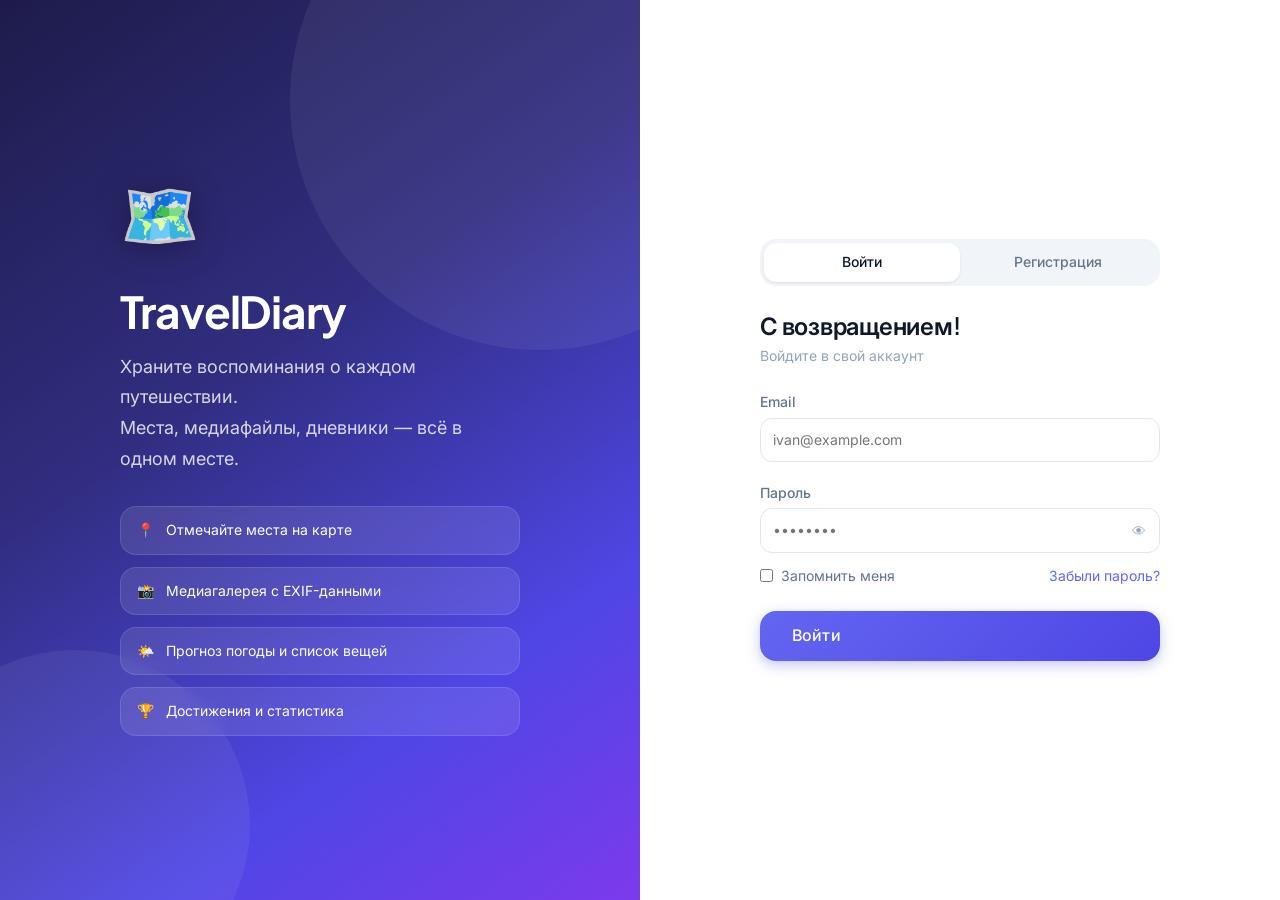
==== src/main/resources/static/index.html @ 1c90d12e "first commit" ====
<!doctype html>
<html lang="ru">
  <head>
    <meta charset="UTF-8" />
    <meta name="viewport" content="width=device-width, initial-scale=1.0" />
    <title>TravelDiary — Войти</title>
    <link rel="stylesheet" href="css/main.css" />
    <link rel="stylesheet" href="css/pages/auth.css" />
  </head>
  <body class="auth-page">
    <!-- Левая панель — иллюстрация -->
    <div class="auth-hero">
      <div class="auth-hero__content">
        <div class="auth-hero__logo">🗺️</div>
        <h1 class="auth-hero__title">TravelDiary</h1>
        <p class="auth-hero__subtitle">
          Храните воспоминания о каждом путешествии.<br />
          Места, медиафайлы, дневники — всё в одном месте.
        </p>
        <div class="auth-hero__features">
          <div class="auth-hero__feature">
            <span>📍</span> Отмечайте места на карте
          </div>
          <div class="auth-hero__feature">
            <span>📸</span> Медиагалерея с EXIF-данными
          </div>
          <div class="auth-hero__feature">
            <span>🌤️</span> Прогноз погоды и список вещей
          </div>
          <div class="auth-hero__feature">
            <span>🏆</span> Достижения и статистика
          </div>
        </div>
      </div>
    </div>

    <div class="auth-panel">
      <div class="auth-form-wrapper">

        <div class="auth-tabs">
          <button class="auth-tab active" id="tabLogin">Войти</button>
          <button class="auth-tab" id="tabRegister">Регистрация</button>
        </div>

        <form id="loginForm" class="auth-form" novalidate>
          <h2 class="auth-form__title">С возвращением!</h2>
          <p class="auth-form__subtitle">Войдите в свой аккаунт</p>

          <div class="form-group mt-6">
            <label class="form-label" for="loginEmail">Email</label>
            <input
              type="email"
              id="loginEmail"
              class="form-input"
              placeholder="ivan@example.com"
              autocomplete="email"
              required
            />
            <span class="form-error" id="loginEmailError"></span>
          </div>

          <div class="form-group mt-4">
            <label class="form-label" for="loginPassword">Пароль</label>
            <div class="input-password-wrapper">
              <input
                type="password"
                id="loginPassword"
                class="form-input"
                placeholder="••••••••"
                autocomplete="current-password"
                required
              />
              <button
                type="button"
                class="password-toggle"
                data-target="loginPassword"
              >
                👁
              </button>
            </div>
            <span class="form-error" id="loginPasswordError"></span>
          </div>

          <div class="flex justify-between items-center mt-2">
            <label class="checkbox-label">
              <input type="checkbox" id="rememberMe" /> Запомнить меня
            </label>
            <a href="#" id="forgotPasswordLink" class="text-sm"
              >Забыли пароль?</a
            >
          </div>

          <button
            type="submit"
            class="btn btn-primary btn-lg mt-6"
            id="loginBtn"
            style="width: 100%"
          >
            Войти
          </button>

          <div id="loginError" class="auth-error" style="display: none"></div>
        </form>

        <form
          id="registerForm"
          class="auth-form"
          style="display: none"
          novalidate
        >
          <h2 class="auth-form__title">Создать аккаунт</h2>
          <p class="auth-form__subtitle">Начните вести дневник путешествий</p>

          <div class="form-group mt-6">
            <label class="form-label" for="regName">Имя</label>
            <input
              type="text"
              id="regName"
              class="form-input"
              placeholder="Иван Петров"
              autocomplete="name"
              required
            />
            <span class="form-error" id="regNameError"></span>
          </div>

          <div class="form-group mt-4">
            <label class="form-label" for="regEmail">Email</label>
            <input
              type="email"
              id="regEmail"
              class="form-input"
              placeholder="ivan@example.com"
              autocomplete="email"
              required
            />
            <span class="form-error" id="regEmailError"></span>
          </div>

          <div class="form-group mt-4">
            <label class="form-label" for="regPassword">Пароль</label>
            <div class="input-password-wrapper">
              <input
                type="password"
                id="regPassword"
                class="form-input"
                placeholder="Минимум 8 символов"
                autocomplete="new-password"
                required
              />
              <button
                type="button"
                class="password-toggle"
                data-target="regPassword"
              >
                👁
              </button>
            </div>

            <div
              class="password-strength mt-2"
              id="passwordStrength"
              style="display: none"
            >
              <div class="password-strength__bar">
                <div class="password-strength__fill" id="strengthFill"></div>
              </div>
              <span class="password-strength__label" id="strengthLabel"></span>
            </div>
            <span class="form-error" id="regPasswordError"></span>
          </div>

          <div class="form-group mt-4">
            <label class="form-label" for="regPasswordConfirm"
              >Повторите пароль</label
            >
            <input
              type="password"
              id="regPasswordConfirm"
              class="form-input"
              placeholder="••••••••"
              autocomplete="new-password"
              required
            />
            <span class="form-error" id="regPasswordConfirmError"></span>
          </div>

          <button
            type="submit"
            class="btn btn-primary btn-lg mt-6"
            id="registerBtn"
            style="width: 100%"
          >
            Создать аккаунт
          </button>

          <div
            id="registerError"
            class="auth-error"
            style="display: none"
          ></div>
        </form>
      </div>
    </div>

    <!-- Модалка сброса пароля -->
    <div class="modal-overlay" id="forgotModal">
      <div class="modal" style="max-width: 420px">
        <div class="modal-header">
          <h3>Сброс пароля</h3>
          <button class="btn-ghost btn-icon" id="closeForgotModal">✕</button>
        </div>
        <div class="modal-body">
          <p class="text-secondary text-sm mb-4">
            Введите email — мы отправим ссылку для восстановления пароля.
          </p>
          <div class="form-group">
            <label class="form-label" for="forgotEmail">Email</label>
            <input
              type="email"
              id="forgotEmail"
              class="form-input"
              placeholder="ivan@example.com"
            />
            <span class="form-error" id="forgotEmailError"></span>
          </div>
        </div>
        <div class="modal-footer">
          <button class="btn btn-secondary" id="cancelForgot">Отмена</button>
          <button class="btn btn-primary" id="submitForgot">Отправить</button>
        </div>
      </div>
    </div>

    <script src="js/api.js"></script>
    <script src="js/auth.js"></script>
    <script src="js/pages/index.js"></script>
  </body>
</html>
---- src/main/resources/static/css/main.css ----
@import url('https://fonts.googleapis.com/css2?family=Inter:wght@400;500;600;700&family=Plus+Jakarta+Sans:wght@600;700;800&display=swap');

/* 1. ПЕРЕМЕННЫЕ */
:root {
  /* Brand */
  --color-primary: #6366f1;
  --color-primary-dark: #4f46e5;
  --color-primary-light: #eef2ff;
  --color-accent: #10b981;
  --color-accent-dark: #059669;
  --color-success: #10b981;
  --color-warning: #f59e0b;
  --color-danger: #ef4444;
  --color-danger-light: #fef2f2;
  /* Surfaces */
  --color-bg: #f1f5f9;
  --color-surface: #ffffff;
  --color-surface-2: #f8fafc;
  --color-border: #e2e8f0;
  --color-border-light: #f1f5f9;
  --color-text: #0f172a;
  --color-text-secondary: #64748b;
  --color-text-muted: #94a3b8;
  /* Dark sidebar */
  --sidebar-bg: #1e1b4b;
  --sidebar-bg-2: #312e81;
  --sidebar-text: rgba(255,255,255,.65);
  --sidebar-text-active: #fff;
  --sidebar-active-bg: rgba(99,102,241,.28);
  --sidebar-hover-bg: rgba(255,255,255,.07);
  --sidebar-border: rgba(255,255,255,.08);
  /* Typography */
  --font-sans: 'Inter', -apple-system, BlinkMacSystemFont, 'Segoe UI', sans-serif;
  --text-xs: 0.75rem;
  --text-sm: 0.875rem;
  --text-base: 1rem;
  --text-lg: 1.125rem;
  --text-xl: 1.25rem;
  --text-2xl: 1.5rem;
  --text-3xl: 1.875rem;
  --font-normal: 400;
  --font-medium: 500;
  --font-semibold: 600;
  --font-bold: 700;
  /* Spacing */
  --space-1: 0.25rem;
  --space-2: 0.5rem;
  --space-3: 0.75rem;
  --space-4: 1rem;
  --space-5: 1.25rem;
  --space-6: 1.5rem;
  --space-8: 2rem;
  --space-10: 2.5rem;
  --space-12: 3rem;
  --space-16: 4rem;
  /* Radii */
  --radius-sm: 0.375rem;
  --radius-md: 0.5rem;
  --radius-lg: 0.75rem;
  --radius-xl: 1rem;
  --radius-2xl: 1.25rem;
  --radius-full: 9999px;
  /* Shadows */
  --shadow-sm: 0 1px 3px rgba(0,0,0,.06), 0 1px 2px rgba(0,0,0,.04);
  --shadow-md: 0 4px 12px rgba(0,0,0,.08), 0 2px 4px rgba(0,0,0,.04);
  --shadow-lg: 0 10px 30px rgba(0,0,0,.1), 0 4px 8px rgba(0,0,0,.05);
  --shadow-xl: 0 20px 45px rgba(0,0,0,.13), 0 8px 16px rgba(0,0,0,.07);
  --shadow-primary: 0 4px 14px rgba(99,102,241,.38);
  --shadow-accent: 0 4px 14px rgba(16,185,129,.35);
  --transition: 180ms cubic-bezier(.4,0,.2,1);
  --transition-slow: 320ms cubic-bezier(.4,0,.2,1);
  --max-width: 1200px;
  --sidebar-width: 260px;
}
/* 2. RESET */
*, *::before, *::after {
  box-sizing: border-box;
  margin: 0;
  padding: 0;
}
html {
  font-size: 16px;
  scroll-behavior: smooth;
}
body {
  font-family: var(--font-sans);
  font-size: var(--text-base);
  color: var(--color-text);
  background: var(--color-bg);
  line-height: 1.6;
  -webkit-font-smoothing: antialiased;
}
img, video {
  max-width: 100%;
  display: block;
}
a {
  color: var(--color-primary);
  text-decoration: none;
  transition: color var(--transition);
}
a:hover {
  color: var(--color-primary-dark);
}
ul, ol {
  list-style: none;
}
button, input, select, textarea {
  font: inherit;
  color: inherit;
}
button {
  cursor: pointer;
  border: none;
  background: none;
}
/* 3. ТИПОГРАФИКА */
h1, h2, h3, h4, h5, h6 {
  font-family: 'Plus Jakarta Sans', var(--font-sans);
  font-weight: var(--font-semibold);
  line-height: 1.3;
  letter-spacing: -0.01em;
}
h1 {
  font-size: var(--text-3xl);
}
h2 {
  font-size: var(--text-2xl);
}
h3 {
  font-size: var(--text-xl);
}
h4 {
  font-size: var(--text-lg);
}
.text-sm {
  font-size: var(--text-sm);
}
.text-muted {
  color: var(--color-text-muted);
}
.text-secondary {
  color: var(--color-text-secondary);
}
.text-center {
  text-align: center;
}
.font-medium {
  font-weight: var(--font-medium);
}
.font-semibold {
  font-weight: var(--font-semibold);
}
.font-bold {
  font-weight: var(--font-bold);
}
/* 4. LAYOUT */
.container {
  width: 100%;
  max-width: var(--max-width);
  margin: 0 auto;
  padding: 0 var(--space-6);
}
.app-layout {
  display: grid;
  grid-template-columns: var(--sidebar-width) 1fr;
  min-height: 100vh;
}
.app-layout .sidebar {
  grid-row: 1 / -1;
}
.app-layout .main-content {
  padding: var(--space-8);
  overflow-y: auto;
}
.flex {
  display: flex;
}
.flex-col {
  flex-direction: column;
}
.items-center {
  align-items: center;
}
.items-start {
  align-items: flex-start;
}
.justify-between {
  justify-content: space-between;
}
.justify-center {
  justify-content: center;
}
.gap-2 {
  gap: var(--space-2);
}
.gap-3 {
  gap: var(--space-3);
}
.gap-4 {
  gap: var(--space-4);
}
.gap-6 {
  gap: var(--space-6);
}
.grid {
  display: grid;
}
.grid-2 {
  grid-template-columns: repeat(2, 1fr);
  gap: var(--space-6);
}
.grid-3 {
  grid-template-columns: repeat(3, 1fr);
  gap: var(--space-6);
}
.grid-4 {
  grid-template-columns: repeat(4, 1fr);
  gap: var(--space-6);
}
.mt-2 {
  margin-top: var(--space-2);
}
.mt-4 {
  margin-top: var(--space-4);
}
.mt-6 {
  margin-top: var(--space-6);
}
.mt-8 {
  margin-top: var(--space-8);
}
.mt-3 {
  margin-top: var(--space-3);
}
.mb-2 {
  margin-bottom: var(--space-2);
}
.mb-3 {
  margin-bottom: var(--space-3);
}
.mb-4 {
  margin-bottom: var(--space-4);
}
.mb-6 {
  margin-bottom: var(--space-6);
}
/* 5. КОМПОНЕНТЫ */
/* Кнопки */
.btn {
  display: inline-flex;
  align-items: center;
  gap: var(--space-2);
  padding: var(--space-2) var(--space-5);
  border-radius: var(--radius-lg);
  font-size: var(--text-sm);
  font-weight: var(--font-medium);
  transition: all var(--transition);
  white-space: nowrap;
  user-select: none;
  letter-spacing: .01em;
}
.btn:disabled {
  opacity: .5;
  cursor: not-allowed;
  pointer-events: none;
}
.btn-primary {
  background: linear-gradient(135deg, var(--color-primary) 0%, var(--color-primary-dark) 100%);
  color: #fff;
  box-shadow: var(--shadow-primary);
}
.btn-primary:hover {
  background: linear-gradient(135deg, #5558e3 0%, #4338ca 100%);
  color: #fff;
  box-shadow: 0 6px 20px rgba(99,102,241,.48);
  transform: translateY(-1px);
}
.btn-secondary {
  background: var(--color-surface);
  color: var(--color-text);
  border: 1px solid var(--color-border);
  box-shadow: var(--shadow-sm);
}
.btn-secondary:hover {
  background: var(--color-surface-2);
  border-color: #cbd5e1;
  transform: translateY(-1px);
  box-shadow: var(--shadow-md);
}
.btn-danger {
  background: linear-gradient(135deg, #ef4444 0%, #dc2626 100%);
  color: #fff;
  box-shadow: 0 4px 14px rgba(239,68,68,.3);
}
.btn-danger:hover {
  background: linear-gradient(135deg, #dc2626 0%, #b91c1c 100%);
  color: #fff;
  transform: translateY(-1px);
  box-shadow: 0 6px 20px rgba(239,68,68,.4);
}
.btn-ghost {
  color: var(--color-text-secondary);
  padding: var(--space-2) var(--space-3);
  border-radius: var(--radius-md);
}
.btn-ghost:hover {
  background: var(--color-border-light);
  color: var(--color-text);
}
.btn-sm {
  padding: var(--space-1) var(--space-3);
  font-size: var(--text-xs);
  border-radius: var(--radius-md);
}
.btn-lg {
  padding: var(--space-3) var(--space-8);
  font-size: var(--text-base);
  border-radius: var(--radius-xl);
}
.btn-icon {
  padding: var(--space-2);
  border-radius: var(--radius-md);
}
.w-full {
  width: 100%;
}
.btn.loading {
  position: relative;
  color: transparent;
  pointer-events: none;
}
.btn.loading::after {
  content: '';
  position: absolute;
  width: 1rem;
  height: 1rem;
  border: 2px solid transparent;
  border-top-color: #fff;
  border-radius: 50%;
  animation: spin .6s linear infinite;
}
/* Формы */
.form-group {
  display: flex;
  flex-direction: column;
  gap: var(--space-1);
}
.form-label {
  font-size: var(--text-sm);
  font-weight: var(--font-medium);
  color: var(--color-text-secondary);
}
.form-input, .form-select, .form-textarea {
  width: 100%;
  padding: 0.625rem var(--space-3);
  border: 1.5px solid var(--color-border);
  border-radius: var(--radius-lg);
  background: var(--color-surface);
  font-size: var(--text-sm);
  transition: border-color var(--transition), box-shadow var(--transition);
  outline: none;
}
.form-input:focus, .form-select:focus, .form-textarea:focus {
  border-color: var(--color-primary);
  box-shadow: 0 0 0 3px rgba(99,102,241,.14);
}
.form-input.error, .form-select.error, .form-textarea.error {
  border-color: var(--color-danger);
}
.form-error {
  font-size: var(--text-xs);
  color: var(--color-danger);
}
.form-hint {
  font-size: var(--text-xs);
  color: var(--color-text-muted);
}
.form-textarea {
  resize: vertical;
  min-height: 100px;
}
/* Карточки */
.card {
  background: var(--color-surface);
  border: 1px solid var(--color-border);
  border-radius: var(--radius-2xl);
  box-shadow: var(--shadow-sm);
  overflow: hidden;
}
.card-body {
  padding: var(--space-6);
}
.card-header {
  padding: var(--space-4) var(--space-6);
  border-bottom: 1px solid var(--color-border-light);
  display: flex;
  align-items: center;
  justify-content: space-between;
}
/* Карточка поездки */
.trip-card {
  background: var(--color-surface);
  border: 1px solid var(--color-border);
  border-radius: var(--radius-2xl);
  overflow: hidden;
  transition: box-shadow var(--transition-slow), transform var(--transition-slow);
  cursor: pointer;
  display: block;
  text-decoration: none;
  color: inherit;
}
.trip-card:hover {
  box-shadow: var(--shadow-lg);
  transform: translateY(-4px);
  color: inherit;
}
.trip-card__cover {
  width: 100%;
  height: 180px;
  object-fit: cover;
  background: linear-gradient(135deg, #667eea 0%, #764ba2 100%);
  display: flex;
  align-items: center;
  justify-content: center;
  font-size: 3rem;
}
.trip-card__body {
  padding: var(--space-4);
}
.trip-card__title {
  font-size: var(--text-base);
  font-weight: var(--font-semibold);
  margin-bottom: var(--space-1);
  white-space: nowrap;
  overflow: hidden;
  text-overflow: ellipsis;
}
.trip-card__location {
  font-size: var(--text-sm);
  color: var(--color-text-secondary);
  display: flex;
  align-items: center;
  gap: var(--space-1);
}
.trip-card__footer {
  padding: var(--space-3) var(--space-4);
  border-top: 1px solid var(--color-border-light);
  display: flex;
  align-items: center;
  justify-content: space-between;
}
.trip-card__stats {
  display: flex;
  gap: var(--space-4);
}
.trip-card__stat {
  font-size: var(--text-xs);
  color: var(--color-text-muted);
  display: flex;
  align-items: center;
  gap: var(--space-1);
}
/* --- Бейджи --- */
.badge {
  display: inline-flex;
  align-items: center;
  padding: 2px var(--space-2);
  border-radius: var(--radius-full);
  font-size: var(--text-xs);
  font-weight: var(--font-medium);
}
.badge-planned {
  background: #e0e7ff;
  color: #4338ca;
}
.badge-active {
  background: #d1fae5;
  color: #065f46;
}
.badge-completed {
  background: #f1f5f9;
  color: #475569;
}
.badge-private {
  background: #f1f5f9;
  color: #64748b;
}
.badge-public {
  background: #d1fae5;
  color: #065f46;
}
.badge-link {
  background: #fef3c7;
  color: #92400e;
}
/* Модальные окна */
.modal-overlay {
  position: fixed;
  inset: 0;
  background: rgba(15,12,41,.55);
  backdrop-filter: blur(6px);
  display: flex;
  align-items: center;
  justify-content: center;
  z-index: 1000;
  padding: var(--space-4);
  opacity: 0;
  visibility: hidden;
  transition: all var(--transition);
}
.modal-overlay.open {
  opacity: 1;
  visibility: visible;
}
.modal {
  background: var(--color-surface);
  border-radius: var(--radius-2xl);
  box-shadow: var(--shadow-xl);
  border: 1px solid rgba(255,255,255,.9);
  width: 100%;
  max-width: 520px;
  max-height: 90vh;
  overflow-y: auto;
  transform: scale(.95) translateY(14px);
  transition: transform var(--transition-slow);
}
.modal-overlay.open .modal {
  transform: scale(1) translateY(0);
}
.modal-header {
  padding: var(--space-5) var(--space-6);
  border-bottom: 1px solid var(--color-border-light);
  display: flex;
  align-items: center;
  justify-content: space-between;
}
.modal-header h3 {
  margin: 0;
}
.modal-body {
  padding: var(--space-6);
}
.modal-footer {
  padding: var(--space-4) var(--space-6);
  border-top: 1px solid var(--color-border-light);
  display: flex;
  gap: var(--space-3);
  justify-content: flex-end;
  background: var(--color-surface-2);
  border-radius: 0 0 var(--radius-2xl) var(--radius-2xl);
}
/* PDF Section Picker */
.pdf-sections {
  display: flex;
  flex-direction: column;
  gap: var(--space-2);
}
.pdf-section-check {
  display: flex;
  align-items: center;
  gap: var(--space-3);
  padding: var(--space-3) var(--space-4);
  border: 1.5px solid var(--color-border);
  border-radius: var(--radius-lg);
  cursor: pointer;
  transition: all var(--transition);
  user-select: none;
}
.pdf-section-check:hover {
  background: var(--color-primary-light);
  border-color: var(--color-primary);
}
.pdf-section-check input[type="checkbox"] {
  width: 18px;
  height: 18px;
  accent-color: var(--color-primary);
  cursor: pointer;
  flex-shrink: 0;
}
.pdf-section-check span {
  font-size: var(--text-sm);
  font-weight: var(--font-medium);
}
/* Тосты */
.toast-container {
  position: fixed;
  bottom: var(--space-6);
  right: var(--space-6);
  z-index: 2000;
  display: flex;
  flex-direction: column;
  gap: var(--space-3);
}
.toast {
  background: var(--color-surface);
  border: 1px solid var(--color-border);
  border-radius: var(--radius-xl);
  box-shadow: var(--shadow-lg);
  padding: var(--space-3) var(--space-4);
  display: flex;
  align-items: center;
  gap: var(--space-3);
  font-size: var(--text-sm);
  min-width: 280px;
  max-width: 420px;
  animation: slideIn .28s cubic-bezier(.34,1.56,.64,1);
}
.toast.success {
  border-left: 4px solid var(--color-success);
}
.toast.error {
  border-left: 4px solid var(--color-danger);
}
.toast.info {
  border-left: 4px solid var(--color-primary);
}
.toast.warning {
  border-left: 4px solid var(--color-warning);
}
.toast__icon {
  font-size: 1.2rem;
  flex-shrink: 0;
}
.toast__text {
  flex: 1;
}
.toast__close {
  color: var(--color-text-muted);
  font-size: var(--text-lg);
  line-height: 1;
}
.toast__close:hover {
  color: var(--color-text);
}
/* Пустые состояния */
.empty-state {
  text-align: center;
  padding: var(--space-16) var(--space-8);
  color: var(--color-text-secondary);
}
.empty-state__icon {
  font-size: 4rem;
  margin-bottom: var(--space-4);
  display: block;
}
.empty-state__title {
  font-size: var(--text-xl);
  font-weight: var(--font-semibold);
  color: var(--color-text);
  margin-bottom: var(--space-2);
}
.empty-state__text {
  font-size: var(--text-sm);
  color: var(--color-text-muted);
  margin-bottom: var(--space-6);
}
/* Скелетон */
.skeleton {
  background: linear-gradient(90deg, #f1f5f9 25%, #e8edf5 50%, #f1f5f9 75%);
  background-size: 200% 100%;
  animation: shimmer 1.6s infinite;
  border-radius: var(--radius-xl);
}
.skeleton-text {
  height: 1em;
  margin-bottom: var(--space-2);
}
.skeleton-title {
  height: 1.5em;
  width: 60%;
  margin-bottom: var(--space-4);
}
.skeleton-card {
  height: 280px;
  border-radius: var(--radius-2xl);
}
/* Прочее */
.divider {
  border: none;
  border-top: 1px solid var(--color-border);
  margin: var(--space-6) 0;
}
.avatar {
  width: 40px;
  height: 40px;
  border-radius: var(--radius-full);
  background: linear-gradient(135deg, var(--color-primary) 0%, var(--color-primary-dark) 100%);
  color: #fff;
  display: flex;
  align-items: center;
  justify-content: center;
  font-weight: var(--font-semibold);
  font-size: var(--text-sm);
  flex-shrink: 0;
  overflow: hidden;
}
.avatar img {
  width: 100%;
  height: 100%;
  object-fit: cover;
}
.avatar-sm {
  width: 32px;
  height: 32px;
  font-size: var(--text-xs);
}
.avatar-lg {
  width: 56px;
  height: 56px;
  font-size: var(--text-lg);
}
.tag {
  display: inline-flex;
  align-items: center;
  padding: 2px var(--space-2);
  background: var(--color-primary-light);
  color: var(--color-primary);
  border-radius: var(--radius-full);
  font-size: var(--text-xs);
  font-weight: var(--font-medium);
}
.tabs {
  display: flex;
  border-bottom: 1px solid var(--color-border);
  gap: var(--space-1);
}
.tab {
  padding: var(--space-3) var(--space-4);
  font-size: var(--text-sm);
  font-weight: var(--font-medium);
  color: var(--color-text-secondary);
  border-bottom: 2px solid transparent;
  margin-bottom: -1px;
  transition: all var(--transition);
}
.tab:hover {
  color: var(--color-text);
}
.tab.active {
  color: var(--color-primary);
  border-bottom-color: var(--color-primary);
}
.tab-panel {
  display: none;
}
.tab-panel.active {
  display: block;
  animation: fadeIn .3s ease;
}
/* Share link tab */
.share-tab-content {
  display: block;
}
/* Геокодер */
.geocode-dropdown {
  position: absolute;
  top: calc(100%+ 4px);
  left: 0;
  right: 0;
  background: var(--color-surface);
  border: 1.5px solid var(--color-border);
  border-radius: var(--radius-xl);
  box-shadow: var(--shadow-lg);
  z-index: 500;
  max-height: 240px;
  overflow-y: auto;
}
.geocode-item {
  padding: var(--space-3) var(--space-4);
  font-size: var(--text-sm);
  cursor: pointer;
  border-bottom: 1px solid var(--color-border-light);
  transition: background var(--transition);
  white-space: nowrap;
  overflow: hidden;
  text-overflow: ellipsis;
}
.geocode-item:last-child {
  border-bottom: none;
}
.geocode-item:hover {
  background: var(--color-primary-light);
  color: var(--color-primary);
}
/* Coords badge */
.coords-badge {
  display: flex;
  align-items: center;
  gap: var(--space-2);
  padding: var(--space-2) var(--space-3);
  background: #d1fae5;
  color: #065f46;
  border-radius: var(--radius-lg);
  font-size: var(--text-xs);
  font-weight: var(--font-medium);
  margin-top: var(--space-2);
  width: fit-content;
}
.coords-badge button {
  color: #065f46;
  opacity: .7;
  font-size: .8rem;
}
.coords-badge button:hover {
  opacity: 1;
  color: var(--color-danger);
}
/* 6. НАВИГАЦИЯ (DARK SIDEBAR) */
.sidebar {
  background: linear-gradient(180deg, var(--sidebar-bg) 0%, var(--sidebar-bg-2) 100%);
  display: flex;
  flex-direction: column;
  padding: var(--space-6) var(--space-4);
  position: sticky;
  top: 0;
  height: 100vh;
  box-shadow: 4px 0 32px rgba(0,0,0,.18);
}
.sidebar__logo {
  display: flex;
  align-items: center;
  gap: var(--space-3);
  padding: 0 var(--space-2) var(--space-6);
  border-bottom: 1px solid var(--sidebar-border);
  margin-bottom: var(--space-4);
  text-decoration: none;
}
.sidebar__logo-icon {
  width: 36px;
  height: 36px;
  background: rgba(99,102,241,.45);
  border-radius: var(--radius-lg);
  display: flex;
  align-items: center;
  justify-content: center;
  font-size: 1.25rem;
  border: 1px solid rgba(255,255,255,.15);
}
.sidebar__logo-text {
  font-size: var(--text-base);
  font-weight: var(--font-bold);
  color: var(--sidebar-text-active);
  letter-spacing: -.01em;
}
.sidebar__nav {
  flex: 1;
  display: flex;
  flex-direction: column;
  gap: var(--space-1);
}
.nav-item {
  display: flex;
  align-items: center;
  gap: var(--space-3);
  padding: var(--space-2) var(--space-3);
  border-radius: var(--radius-lg);
  font-size: var(--text-sm);
  font-weight: var(--font-medium);
  color: var(--sidebar-text);
  transition: all var(--transition);
  text-decoration: none;
}
.nav-item:hover {
  background: var(--sidebar-hover-bg);
  color: var(--sidebar-text-active);
}
.nav-item.active {
  background: var(--sidebar-active-bg);
  color: var(--sidebar-text-active);
  box-shadow: inset 0 0 0 1px rgba(99,102,241,.3);
}
.nav-item__icon {
  width: 20px;
  text-align: center;
  font-size: 1.1rem;
  flex-shrink: 0;
}
.sidebar__footer {
  padding-top: var(--space-4);
  border-top: 1px solid var(--sidebar-border);
}
.sidebar__user {
  display: flex;
  align-items: center;
  gap: var(--space-3);
  padding: var(--space-2) var(--space-3);
  border-radius: var(--radius-lg);
  cursor: pointer;
  transition: background var(--transition);
}
.sidebar__user:hover {
  background: var(--sidebar-hover-bg);
}
.sidebar__user-info {
  flex: 1;
  min-width: 0;
}
.sidebar__user-name {
  font-size: var(--text-sm);
  font-weight: var(--font-medium);
  color: var(--sidebar-text-active);
  white-space: nowrap;
  overflow: hidden;
  text-overflow: ellipsis;
}
.sidebar__user-email {
  font-size: var(--text-xs);
  color: var(--sidebar-text);
  white-space: nowrap;
  overflow: hidden;
  text-overflow: ellipsis;
}
/* Лоадер страницы */
.page-loader {
  position: fixed;
  inset: 0;
  background: var(--color-surface);
  display: flex;
  flex-direction: column;
  align-items: center;
  justify-content: center;
  z-index: 9999;
  gap: var(--space-4);
}
.spinner {
  width: 2rem;
  height: 2rem;
  border: 3px solid var(--color-border);
  border-top-color: var(--color-primary);
  border-radius: 50%;
  animation: spin .7s linear infinite;
}
.spinner-sm {
  width: 1rem;
  height: 1rem;
  border-width: 2px;
}
/* 7. АНИМАЦИИ */
@keyframes spin {
  to {
    transform: rotate(360deg);
  }
}
@keyframes shimmer {
  to {
    background-position: -200% 0;
  }
}
@keyframes slideIn {
  from {
    transform: translateX(110%) scale(.92);
    opacity: 0;
  }

  to {
    transform: translateX(0) scale(1);
    opacity: 1;
  }
}
@keyframes fadeIn {
  from {
    opacity: 0;
    transform: translateY(10px);
  }

  to {
    opacity: 1;
    transform: translateY(0);
  }
}
@keyframes pulse {
  0%,100% {
    opacity: 1;
  }

  50% {
    opacity: .55;
  }
}
.fade-in {
  animation: fadeIn .3s cubic-bezier(.34,1.56,.64,1);
}
/* АДАПТИВНОСТЬ */
@media (max-width: 1024px) {
  .grid-4 {
    grid-template-columns: repeat(2, 1fr);
  }
  .grid-3 {
    grid-template-columns: repeat(2, 1fr);
  }
}
@media (max-width: 768px) {
  .app-layout {
    grid-template-columns: 1fr;
  }
  .sidebar {
    display: none;
  }
  .app-layout .main-content {
    padding: var(--space-4);
  }
  .grid-2, .grid-3, .grid-4 {
    grid-template-columns: 1fr;
  }
}
/* MapLibre GL JS: маркеры */
.map-marker {
  width: 36px;
  height: 36px;
  border-radius: 50% 50% 50% 0;
  background: linear-gradient(135deg, var(--color-primary) 0%, var(--color-primary-dark) 100%);
  transform: rotate(-45deg);
  display: flex;
  align-items: center;
  justify-content: center;
  cursor: pointer;
  box-shadow: var(--shadow-primary);
  border: 2px solid #fff;
  transition: transform var(--transition);
}
.map-marker:hover {
  transform: rotate(-45deg) scale(1.15);
}
.map-marker span {
  transform: rotate(45deg);
  font-size: .9rem;
}
.map-media-marker {
  width: 44px;
  height: 44px;
  border-radius: var(--radius-lg);
  border: 3px solid #fff;
  background-size: cover;
  background-position: center;
  box-shadow: var(--shadow-md);
  cursor: pointer;
  transition: transform var(--transition);
}
.map-media-marker:hover {
  transform: scale(1.12);
  box-shadow: var(--shadow-lg);
}
.maplibregl-popup-content {
  border-radius: var(--radius-xl) !important;
  box-shadow: var(--shadow-xl) !important;
  padding: 0 !important;
  overflow: hidden;
}
---- src/main/resources/static/css/pages/auth.css ----
/* Страница авторизации */
.auth-page {
  display: grid;
  grid-template-columns: 1fr 1fr;
  min-height: 100vh;
}
/* Левая панель */
.auth-hero {
  background: linear-gradient(145deg, #1e1b4b 0%, #312e81 40%, #4f46e5 75%, #7c3aed 100%);
  color: #fff;
  display: flex;
  align-items: center;
  justify-content: center;
  padding: var(--space-12);
  position: relative;
  overflow: hidden;
}
/* Декоративные круги */
.auth-hero::before, .auth-hero::after {
  content: '';
  position: absolute;
  border-radius: 50%;
  background: rgba(255,255,255,.06);
  pointer-events: none;
}
.auth-hero::before {
  width: 500px;
  height: 500px;
  top: -150px;
  right: -150px;
}
.auth-hero::after {
  width: 350px;
  height: 350px;
  bottom: -100px;
  left: -100px;
}
.auth-hero__content {
  position: relative;
  z-index: 1;
  max-width: 400px;
}
.auth-hero__logo {
  font-size: 4rem;
  margin-bottom: var(--space-4);
  filter: drop-shadow(0 4px 16px rgba(0,0,0,.3));
}
.auth-hero__title {
  font-size: 2.75rem;
  font-weight: var(--font-bold);
  color: #fff;
  margin-bottom: var(--space-3);
  letter-spacing: -.025em;
}
.auth-hero__subtitle {
  font-size: var(--text-lg);
  opacity: .8;
  line-height: 1.7;
  margin-bottom: var(--space-8);
}
.auth-hero__features {
  display: flex;
  flex-direction: column;
  gap: var(--space-3);
}
.auth-hero__feature {
  display: flex;
  align-items: center;
  gap: var(--space-3);
  font-size: var(--text-sm);
  background: rgba(255,255,255,.1);
  padding: var(--space-3) var(--space-4);
  border-radius: var(--radius-xl);
  backdrop-filter: blur(8px);
  border: 1px solid rgba(255,255,255,.12);
}
/* Правая панель (форма) */
.auth-panel {
  display: flex;
  align-items: center;
  justify-content: center;
  padding: var(--space-8);
  background: var(--color-surface);
}
.auth-form-wrapper {
  width: 100%;
  max-width: 400px;
}
/* Вкладки Войти / Регистрация */
.auth-tabs {
  display: flex;
  background: var(--color-bg);
  border-radius: var(--radius-xl);
  padding: 4px;
  margin-bottom: var(--space-6);
}
.auth-tab {
  flex: 1;
  padding: var(--space-2) var(--space-4);
  border-radius: var(--radius-lg);
  font-size: var(--text-sm);
  font-weight: var(--font-medium);
  color: var(--color-text-secondary);
  transition: all var(--transition);
}
.auth-tab.active {
  background: var(--color-surface);
  color: var(--color-text);
  box-shadow: var(--shadow-sm);
}
.auth-form__title {
  color: var(--color-text);
  margin-bottom: var(--space-1);
  letter-spacing: -.01em;
}
.auth-form__subtitle {
  font-size: var(--text-sm);
  color: var(--color-text-muted);
}
/* Поле пароля */
.input-password-wrapper {
  position: relative;
}
.input-password-wrapper .form-input {
  padding-right: 3rem;
}
.password-toggle {
  position: absolute;
  right: var(--space-3);
  top: 50%;
  transform: translateY(-50%);
  color: var(--color-text-muted);
  font-size: var(--text-sm);
  padding: 2px;
  line-height: 1;
}
.password-toggle:hover {
  color: var(--color-text);
}
/* Индикатор силы пароля */
.password-strength__bar {
  height: 4px;
  background: var(--color-border);
  border-radius: var(--radius-full);
  overflow: hidden;
}
.password-strength__fill {
  height: 100%;
  border-radius: var(--radius-full);
  transition: width .3s ease, background .3s ease;
  width: 0%;
}
.password-strength__label {
  font-size: var(--text-xs);
  color: var(--color-text-muted);
}
/* Чекбокс */
.checkbox-label {
  display: flex;
  align-items: center;
  gap: var(--space-2);
  font-size: var(--text-sm);
  color: var(--color-text-secondary);
  cursor: pointer;
}
/* Ошибка формы */
.auth-error {
  margin-top: var(--space-3);
  padding: var(--space-3);
  background: var(--color-danger-light);
  color: var(--color-danger);
  border-radius: var(--radius-lg);
  border: 1px solid rgba(239,68,68,.15);
  font-size: var(--text-sm);
  text-align: center;
}
/* Адаптив */
@media (max-width: 768px) {
  .auth-page {
    grid-template-columns: 1fr;
  }
  .auth-hero {
    display: none;
  }
  .auth-panel {
    padding: var(--space-6) var(--space-4);
  }
}
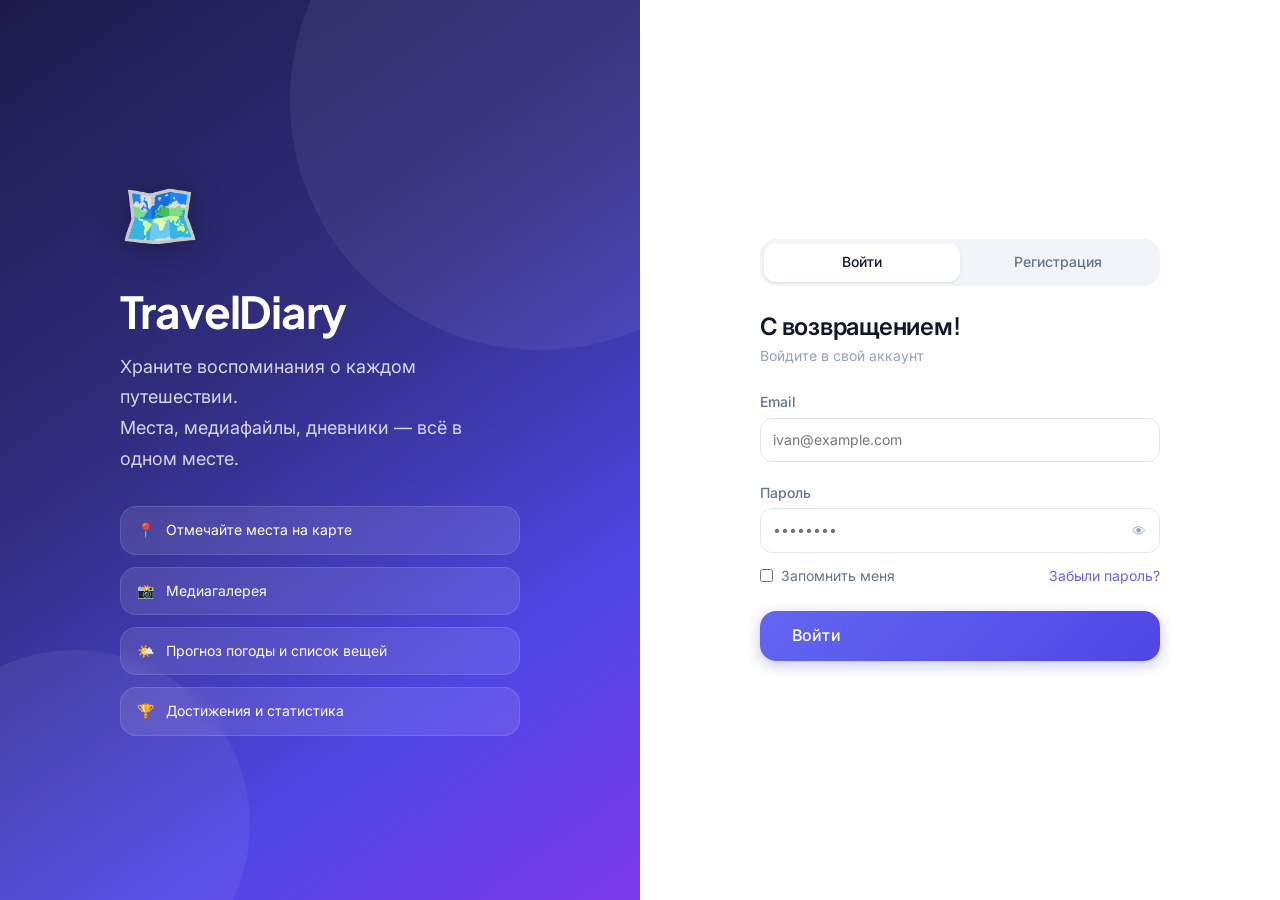
==== commit f170df3f: "correct files" ====
--- a/src/main/resources/static/index.html
+++ b/src/main/resources/static/index.html
@@ -22,7 +22,7 @@
             <span>📍</span> Отмечайте места на карте
           </div>
           <div class="auth-hero__feature">
-            <span>📸</span> Медиагалерея с EXIF-данными
+            <span>📸</span> Медиагалерея
           </div>
           <div class="auth-hero__feature">
             <span>🌤️</span> Прогноз погоды и список вещей
--- a/src/main/resources/static/css/pages/auth.css
+++ b/src/main/resources/static/css/pages/auth.css
@@ -175,6 +175,11 @@
   text-align: center;
 }
 /* Адаптив */
+.auth-error.success {
+  background: rgba(34, 197, 94, .12);
+  color: #15803d;
+  border-color: rgba(34, 197, 94, .25);
+}
 @media (max-width: 768px) {
   .auth-page {
     grid-template-columns: 1fr;
